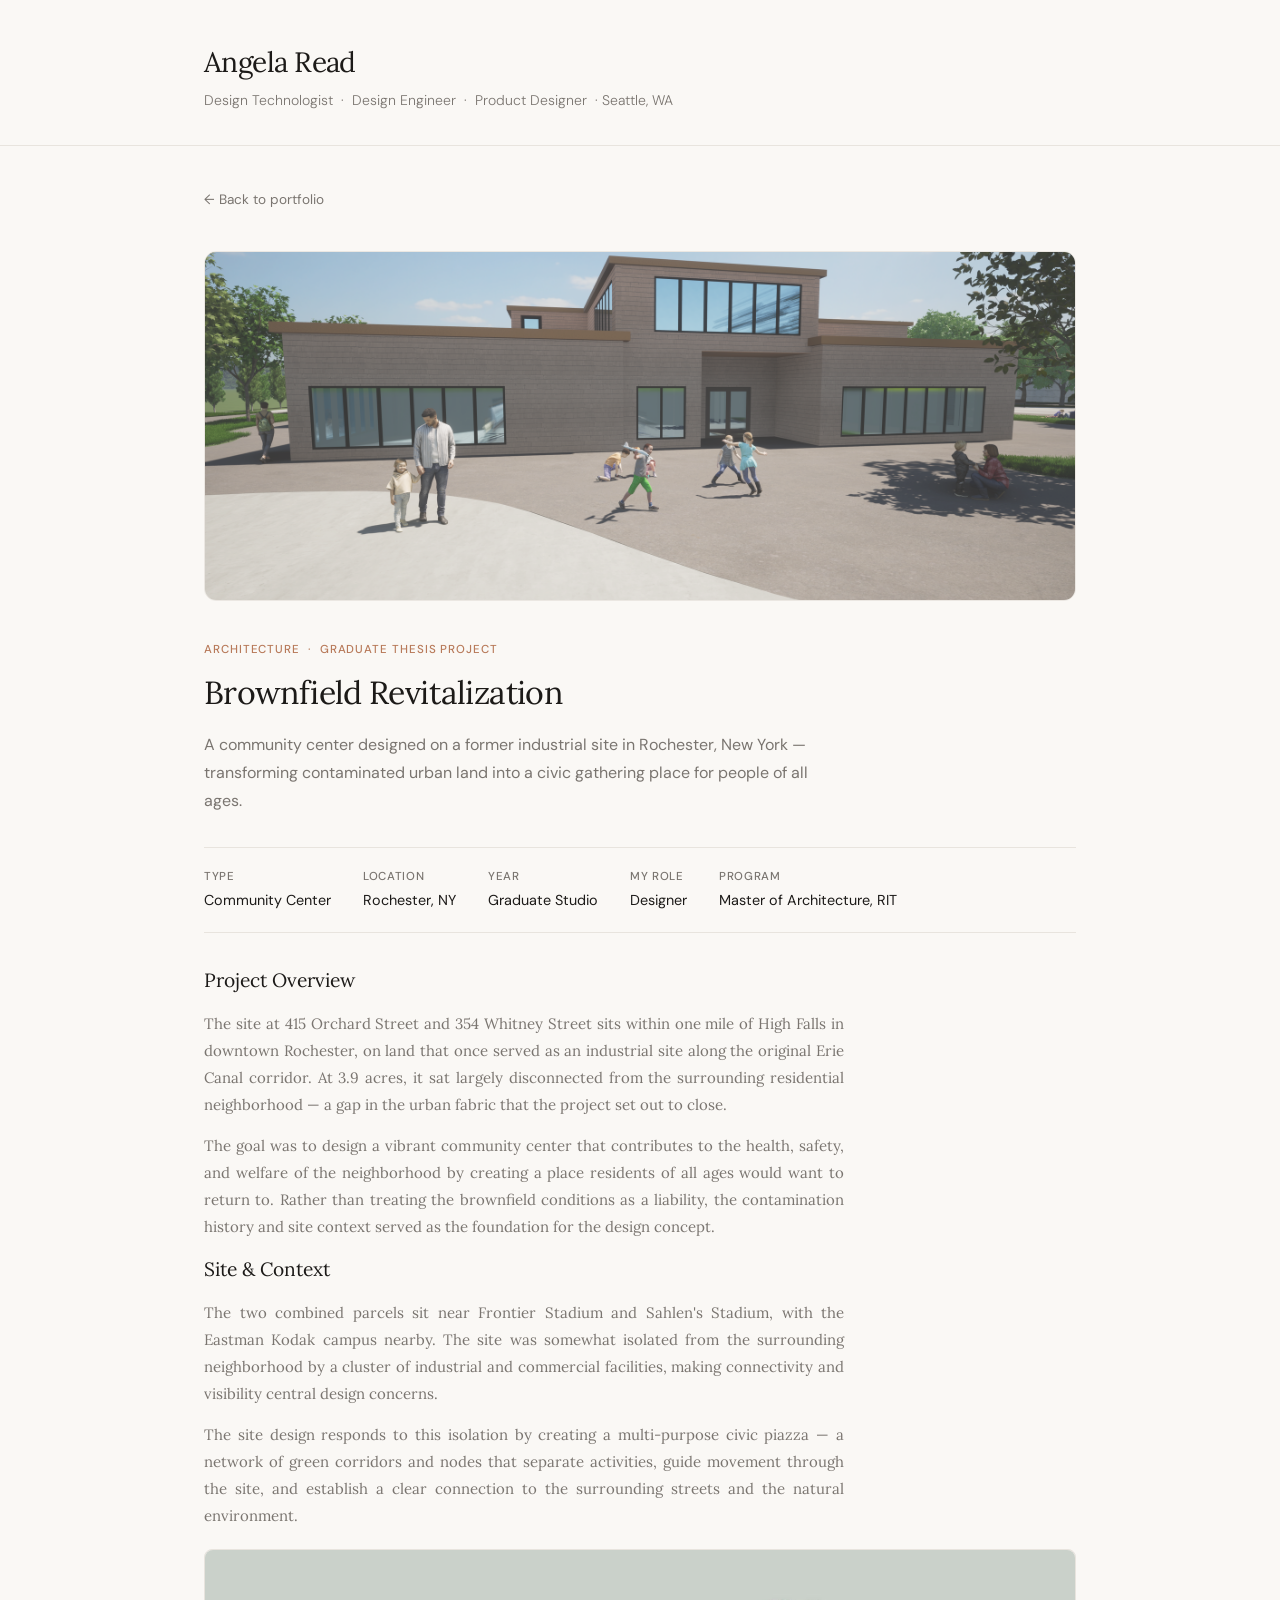
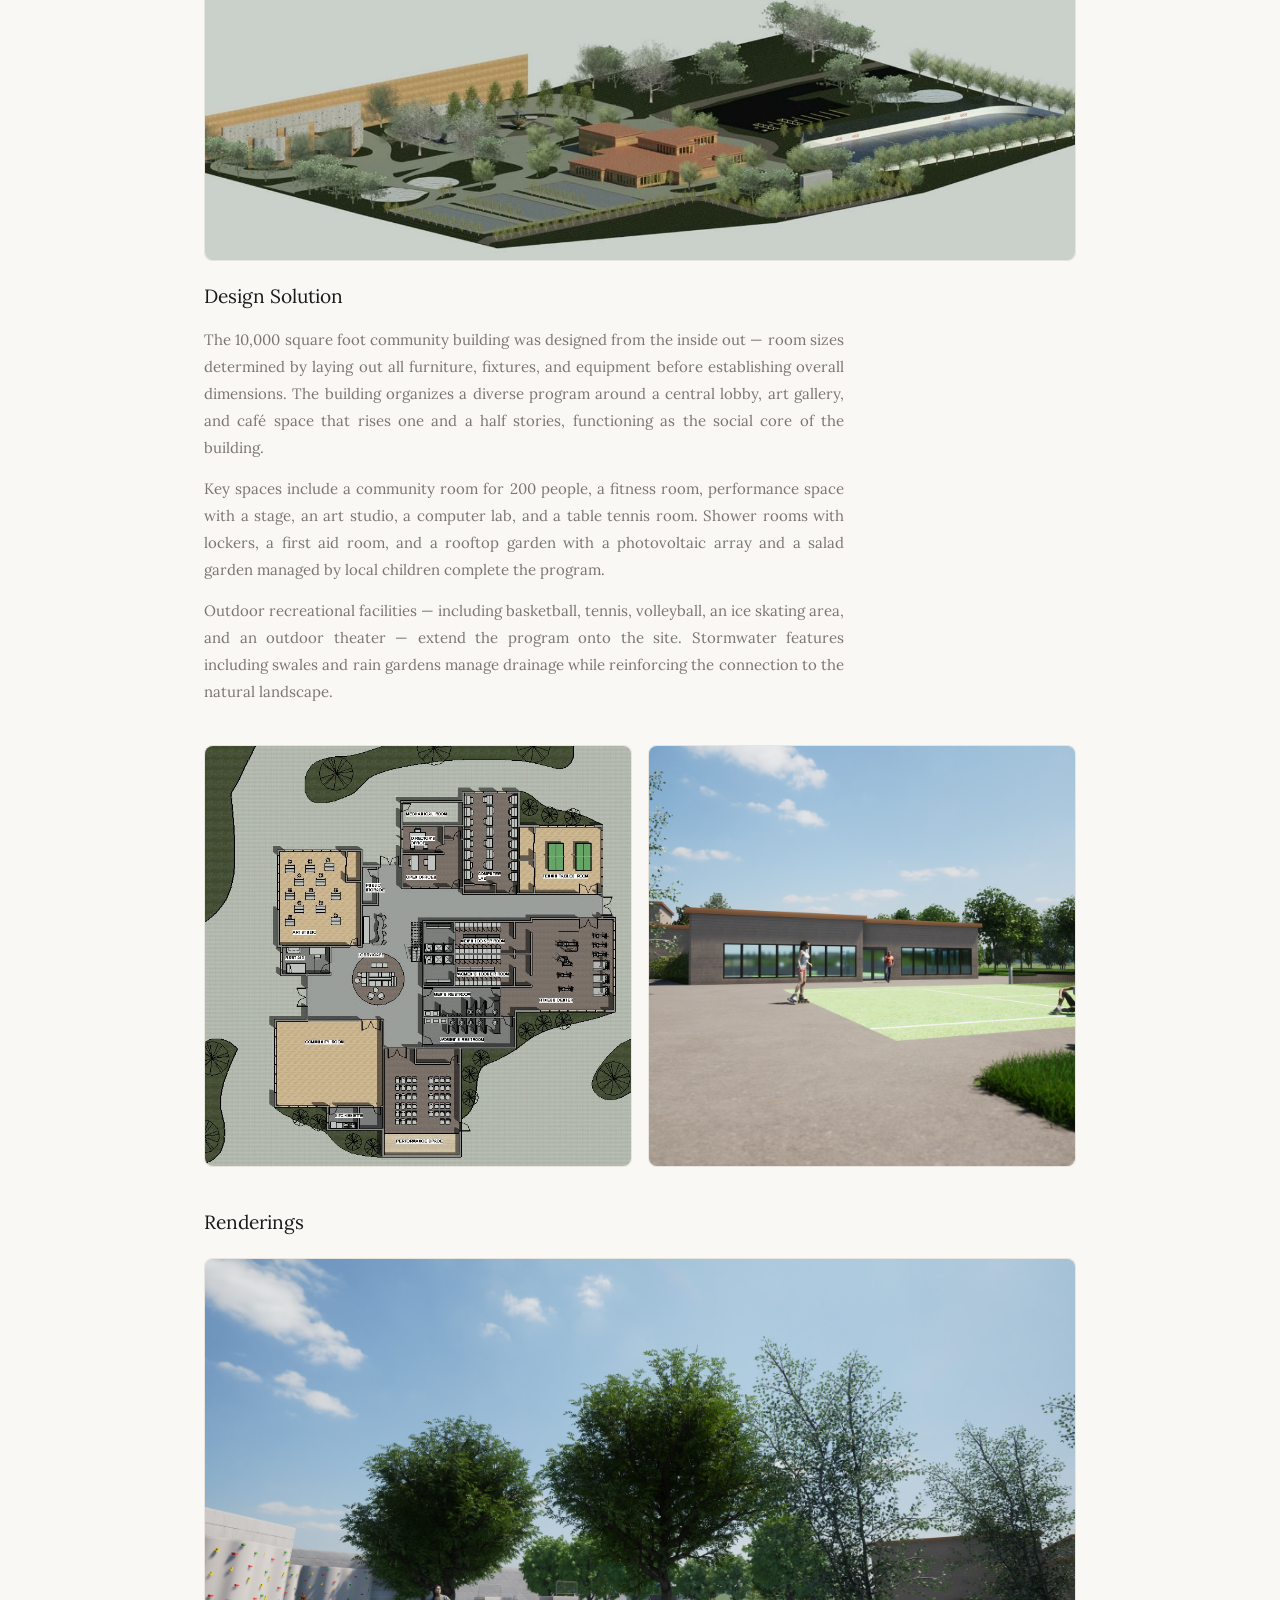
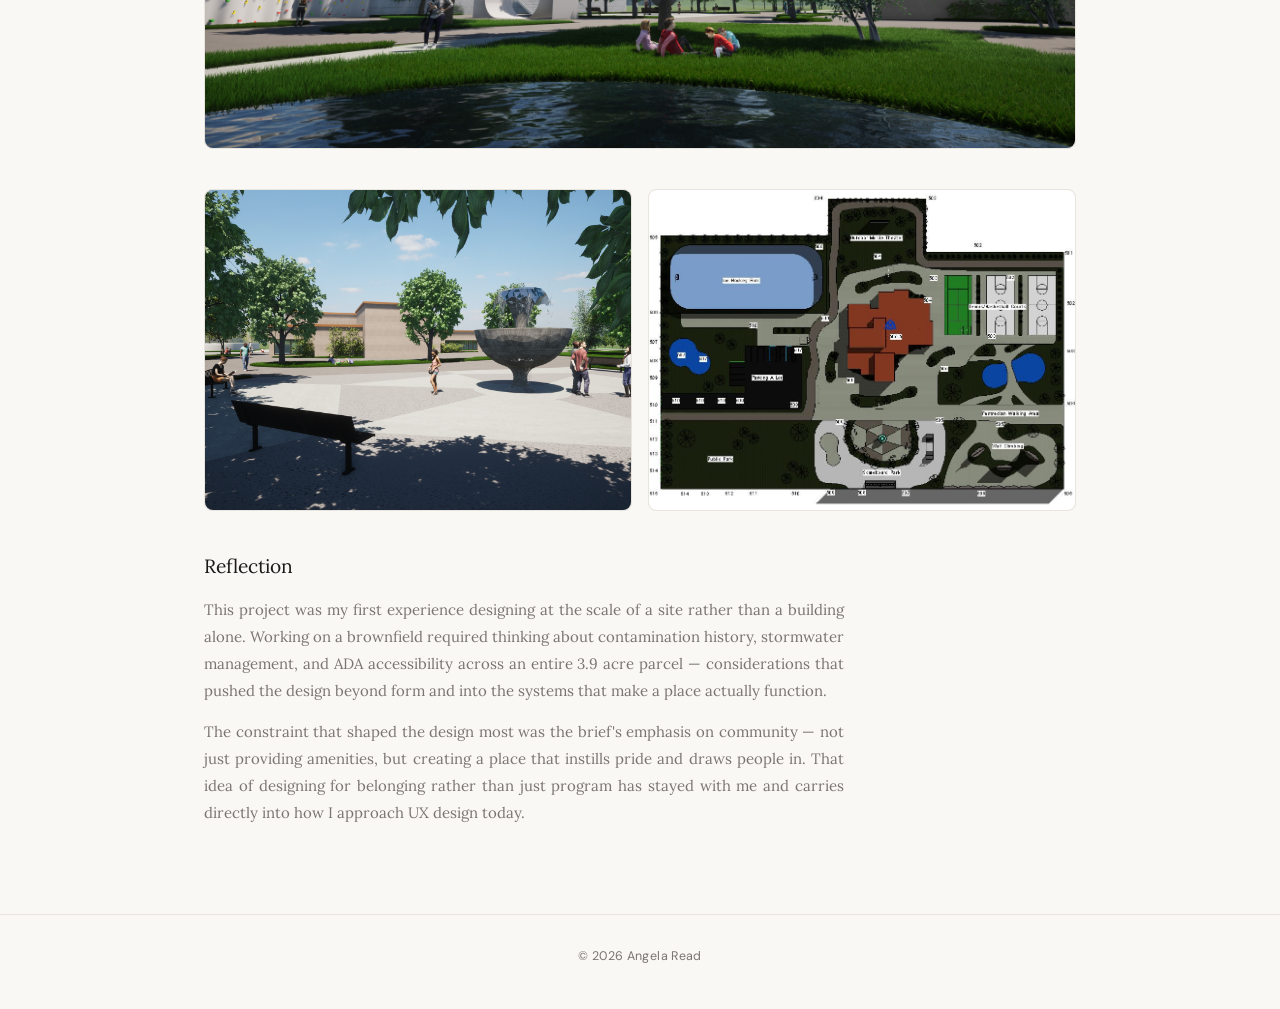
==== brownfield.html @ 3395e233 "Initial portfolio launch" ====
<!DOCTYPE html>
<html lang="en">
<head>
  <meta charset="UTF-8" />
  <meta name="viewport" content="width=device-width, initial-scale=1.0" />
  <title>Brownfield Site — Angela Read</title>
  <link rel="stylesheet" href="style.css" />
</head>
<body>

  <header class="site-header">
    <div class="container">
      <a href="index.html" class="site-name">Angela Read</a>
      <p class="site-tagline">Design Technologist &nbsp;·&nbsp; Design Engineer &nbsp;·&nbsp; Product Designer &nbsp;·&nbsp;Seattle, WA</p>
    </div>
  </header>

  <main class="container" style="padding-top: 2.5rem; padding-bottom: 4rem;">

    <a href="index.html?tab=arch" class="back-link">&#8592; Back to portfolio</a>

    <div class="project-hero" style="background: #F0EDE8;"><img src="images/brownfield/brownfield_revitalization_8.png" alt="brownfield site"></div>

    <div class="project-header">
  <span class="project-tag">Architecture &nbsp;·&nbsp; Graduate Thesis Project</span>
  <h1 class="project-title">Brownfield Revitalization</h1>
  <p class="project-summary">
    A community center designed on a former industrial site in Rochester, New York — transforming contaminated urban land into a civic gathering place for people of all ages.
  </p>
</div>

<div class="project-meta">
  <div class="meta-item">
    <span class="meta-label">Type</span>
    <span class="meta-value">Community Center</span>
  </div>
  <div class="meta-item">
    <span class="meta-label">Location</span>
    <span class="meta-value">Rochester, NY</span>
  </div>
  <div class="meta-item">
    <span class="meta-label">Year</span>
    <span class="meta-value">Graduate Studio</span>
  </div>
  <div class="meta-item">
    <span class="meta-label">My Role</span>
    <span class="meta-value">Designer</span>
  </div>
  <div class="meta-item">
    <span class="meta-label">Program</span>
    <span class="meta-value">Master of Architecture, RIT</span>
  </div>
</div>

<!-- Project Overview -->
<div class="project-section">
  <h3>Project Overview</h3>
  <p>
    The site at 415 Orchard Street and 354 Whitney Street sits within one mile of High Falls in downtown Rochester, on land that once served as an industrial site along the original Erie Canal corridor. At 3.9 acres, it sat largely disconnected from the surrounding residential neighborhood — a gap in the urban fabric that the project set out to close.
  </p>
  <p>
    The goal was to design a vibrant community center that contributes to the health, safety, and welfare of the neighborhood by creating a place residents of all ages would want to return to. Rather than treating the brownfield conditions as a liability, the contamination history and site context served as the foundation for the design concept.
  </p>
</div>

<!-- Site & Context -->
<div class="project-section">
  <h3>Site &amp; Context</h3>
  <p>
    The two combined parcels sit near Frontier Stadium and Sahlen's Stadium, with the Eastman Kodak campus nearby. The site was somewhat isolated from the surrounding neighborhood by a cluster of industrial and commercial facilities, making connectivity and visibility central design concerns.
  </p>
  <p>
    The site design responds to this isolation by creating a multi-purpose civic piazza — a network of green corridors and nodes that separate activities, guide movement through the site, and establish a clear connection to the surrounding streets and the natural environment.
  </p>
  <div class="project-img"><img src="images/brownfield/brownfield_revitalization_6.jpg" alt="brownfield site"></div>
</div>

<!-- Design Solution -->
<div class="project-section">
  <h3>Design Solution</h3>
  <p>
    The 10,000 square foot community building was designed from the inside out — room sizes determined by laying out all furniture, fixtures, and equipment before establishing overall dimensions. The building organizes a diverse program around a central lobby, art gallery, and café space that rises one and a half stories, functioning as the social core of the building.
  </p>
  <p>
    Key spaces include a community room for 200 people, a fitness room, performance space with a stage, an art studio, a computer lab, and a table tennis room. Shower rooms with lockers, a first aid room, and a rooftop garden with a photovoltaic array and a salad garden managed by local children complete the program.
  </p>
  <p>
    Outdoor recreational facilities — including basketball, tennis, volleyball, an ice skating area, and an outdoor theater — extend the program onto the site. Stormwater features including swales and rain gardens manage drainage while reinforcing the connection to the natural landscape.
  </p>
  <div class="img-pair">
    <div class="project-img"><img src="images/brownfield/brownfield_revitalization_5.jpg" alt="brownfield site" style="width: 100%; height: 420px; object-fit: cover;"></div>
    <div class="project-img"><img src="images/brownfield/brownfield_revitalization_4.png" alt="brownfield site" style="width: 100%; height: 420px; object-fit: cover;"></div>
  </div>
</div>

<!-- Renderings -->
<div class="project-section">
  <h3>Renderings</h3>
  <div class="project-img" style="min-height: 320px;"><img src="images/brownfield/brownfield_revitalization_1.png" alt="brownfield site"></div>
  <div class="img-pair">
    <div class="project-img"><img src="images/brownfield/brownfield_revitalization_2.png" alt="brownfield site" style="width: 100%; height: 320px; object-fit: cover;"></div>
    <div class="project-img"><img src="images/brownfield/brownfield_revitalization_7.jpg" alt="brownfield site" style="width: 100%; height: 320px; object-fit: cover;"></div>
  </div>
</div>

<!-- Reflection -->
<div class="project-section">
  <h3>Reflection</h3>
  <p>
    This project was my first experience designing at the scale of a site rather than a building alone. Working on a brownfield required thinking about contamination history, stormwater management, and ADA accessibility across an entire 3.9 acre parcel — considerations that pushed the design beyond form and into the systems that make a place actually function.
  </p>
  <p>
    The constraint that shaped the design most was the brief's emphasis on community — not just providing amenities, but creating a place that instills pride and draws people in. That idea of designing for belonging rather than just program has stayed with me and carries directly into how I approach UX design today.
  </p>
</div>

  </main>

  <footer class="site-footer">
    <div class="container">
      <p>&copy; 2026 Angela Read</p>
    </div>
  </footer>

</body>
</html>
---- style.css ----
/* ─────────────────────────────────────────────────────────────
   Angela Read — Portfolio
   style.css  |  shared across all pages
   ───────────────────────────────────────────────────────────── */

/* ─── GOOGLE FONTS ─────────────────────────────────────────── */
@import url('https://fonts.googleapis.com/css2?family=Lora:ital,wght@0,400;0,500;1,400&family=DM+Sans:wght@300;400;500&display=swap');

/* ─── CSS VARIABLES ─────────────────────────────────────────── */
/* Edit these to change the whole site's color palette at once  */
:root {
  --color-bg:          #FAF8F5;   /* page background            */
  --color-surface:     #FFFFFF;   /* card / panel background    */
  --color-border:      #E8E4DE;   /* default border             */
  --color-text:        #1C1A18;   /* primary text               */
  --color-text-muted:  #7A7570;   /* secondary / caption text   */
  --color-accent:      #B87A5A;   /* terracotta accent          */
  --color-accent-soft: #F5EFE8;   /* light tint of accent       */

  --font-serif:  'Lora', Georgia, serif;
  --font-sans:   'DM Sans', system-ui, sans-serif;

  --radius-card: 12px;
  --radius-pill: 20px;

  --max-width: 920px;
}

/* ─── RESET & BASE ──────────────────────────────────────────── */
*, *::before, *::after {
  box-sizing: border-box;
  margin: 0;
  padding: 0;
}

html {
  font-size: 16px;
  -webkit-font-smoothing: antialiased;
}

body {
  font-family: var(--font-sans);
  background-color: var(--color-bg);
  color: var(--color-text);
  line-height: 1.6;
  min-height: 100vh;
  display: flex;
  flex-direction: column;
}

/* Links have no default underline; individual components style them */
a {
  color: inherit;
  text-decoration: none;
}

/* Images never overflow their container */
img {
  display: block;
  max-width: 100%;
  height: auto;
}

/* ─── LAYOUT CONTAINER ──────────────────────────────────────── */
/* Centered, max-width wrapper used on every page */
.container {
  width: 100%;
  max-width: var(--max-width);
  margin-left: auto;
  margin-right: auto;
  margin-bottom: 10px;
  padding: 0 1.5rem;
}

/* ─── SITE HEADER ───────────────────────────────────────────── */
.site-header {
  padding: 2.5rem 0 1.5rem;
  border-bottom: 1px solid var(--color-border);
}

.site-name {
  font-family: var(--font-serif);
  font-size: 1.75rem;
  font-weight: 400;
  letter-spacing: -0.02em;
  color: var(--color-text);
  display: block;
  margin-bottom: 0.25rem;
}

.site-name:hover {
  color: var(--color-accent);
}

.site-tagline {
  font-size: 0.875rem;
  color: var(--color-text-muted);
  font-weight: 300;
}

/* ─── TAB NAVIGATION ────────────────────────────────────────── */
.tab-nav {
  border-bottom: 1px solid var(--color-border);
  margin-bottom: 2.5rem;
}

.tab-nav .container {
  display: flex;
  gap: 0;
}

/* Each tab is a <button> for accessibility */
.tab-btn {
  background: none;
  border: none;
  border-bottom: 2px solid transparent;
  margin-bottom: -1px;          /* sits on top of .tab-nav border */
  padding: 0.75rem 1.25rem;
  font-family: var(--font-sans);
  font-size: 0.875rem;
  font-weight: 400;
  color: var(--color-text-muted);
  cursor: pointer;
  transition: color 0.15s ease, border-color 0.15s ease;
}

.tab-btn:hover {
  color: var(--color-text);
}

/* Active tab gets the accent underline */
.tab-btn.active {
  color: var(--color-text);
  font-weight: 500;
  border-bottom-color: var(--color-accent);
}

/* ─── TAB PANELS ────────────────────────────────────────────── */
/* Hidden by default; .active makes it visible */
.tab-panel {
  display: none;
  padding-bottom: 50px;
}

.tab-panel.active {
  display: block;
}

/* ─── SECTION INTRO ─────────────────────────────────────────── */
.section-intro {
  margin-bottom: 2rem;
}

.section-intro h2 {
  font-family: var(--font-serif);
  font-size: 1.375rem;
  font-weight: 400;
  margin-bottom: 0.5rem;
}

.section-intro p {
  font-size: 0.9375rem;
  color: var(--color-text-muted);
  max-width: 580px;
  line-height: 1.7;
}

/* ─── CARD GRID ─────────────────────────────────────────────── */
/* Used for both UX case studies and Architecture projects */
.cards-grid {
  display: grid;
  grid-template-columns: repeat(auto-fill, minmax(500px, 1fr));
  gap: 1.25rem;
}

/* ─── CASE CARD (shared by UX + Architecture) ───────────────── */
.case-card {
  display: flex;
  flex-direction: column;
  background: var(--color-surface);
  border: 0.5px solid var(--color-border);
  border-radius: var(--radius-card);
  overflow: hidden;
  text-decoration: none;
  color: inherit;
  transition: border-color 0.2s ease, transform 0.15s ease;
}

.case-card:hover {
  border-color: #C5BDB4;
  transform: translateY(-2px);
  box-shadow: 2px 4px 4px 1px rgb(193, 193, 193);
}

/* ── Thumbnail area ── */
.card-thumb {
  width: 100%;
  aspect-ratio: 16 / 9;
  display: flex;
  align-items: center;
  justify-content: center;
  border-bottom: 0.5px solid var(--color-border);
}

/* Swap these background colors to match your project palette */
.thumb-wavelength  { background: #F5EFE8; }  /* warm cream    */
.thumb-cove        { background: #E8EDF5; }  /* soft blue     */
.thumb-halo        { background: #EDE8F5; }  /* soft lavender */
.thumb-parkside    { background: #E8F0E8; }  /* soft green    */
.thumb-brownfield  { background: #F0EDE8; }  /* warm sand     */

/* Italic label inside placeholder thumbnail */
.thumb-label {
  font-family: var(--font-serif);
  font-style: italic;
  font-size: 1.1rem;
  color: var(--color-text-muted);
  opacity: 0.9;
}

/* When you have a real image, put it inside .card-thumb like this:
   <div class="card-thumb thumb-wavelength">
     <img src="images/wavelength-cover.jpg" alt="Wavelength cover">
   </div>
   The image will fill the space automatically via the CSS below */
.card-thumb img {
  width: 100%;
  height: 100%;
  object-fit: cover;
}

/* ── Card body ── */
.card-body {
  padding: 1.1rem 1.2rem 0.5rem;
  flex: 1;                        /* pushes pills to the bottom */
}

.card-tag {
  display: block;
  font-size: 0.7rem;
  font-weight: 500;
  color: var(--color-accent);
  text-transform: uppercase;
  letter-spacing: 0.08em;
  margin-bottom: 0.35rem;
}

.card-title {
  font-family: var(--font-serif);
  font-size: 1.1rem;
  font-weight: 400;
  margin-bottom: 0.5rem;
}

.card-desc {
  font-size: 0.8375rem;
  color: var(--color-text-muted);
  line-height: 1.6;
}

/* ── Pills row at bottom of card ── */
.card-pills {
  display: flex;
  flex-wrap: wrap;
  gap: 0.4rem;
  padding: 0.75rem 1.2rem 1rem;
  border-top: 0.5px solid var(--color-border);
  margin-top: 0.75rem;
}

.pill {
  background: #F3F0EB;
  color: var(--color-text-muted);
  font-size: 0.72rem;
  padding: 0.2rem 0.6rem;
  border-radius: var(--radius-pill);
}

/* ─── MASONRY GRID (Creative Work) ─────────────────────────── */
/* CSS columns approach — simple, no JavaScript needed */
.masonry-grid {
  columns: 3;                   /* number of columns           */
  column-gap: 1rem;
  margin-bottom: 20px;
}

/* Each item breaks inside its column */
.masonry-item {
  break-inside: avoid;          /* prevents image from splitting across columns */
  margin-bottom: 1rem;
  border-radius: 8px;
  overflow: hidden;
  background: var(--color-surface);
  border: 0.5px solid var(--color-border);
  box-shadow: 1px 2px 4px 1px rgb(168, 168, 168);
}

.masonry-item :hover{ 
  transform: scale(1.05);
  width: 100%;
  height: auto;
  display: block;
  transition: transform 0.3s ease;}

/* Placeholder heights — replace with real images later */
.img-placeholder {
  display: flex;
  align-items: center;
  justify-content: center;
  font-size: 0.78rem;
  color: var(--color-text-muted);
  background: #F0EDE8;
  height: 180px;
}

/* Tall placeholder — creates visual variety in the masonry grid */
.masonry-item.tall .img-placeholder {
  height: 280px;
}

/* When you have real images, replace the placeholder div with an img tag:
   <div class="masonry-item tall">
     <img src="images/rendering-01.jpg" alt="Parkside rendering">
   </div>   */
.masonry-item img {
  width: 100%;
  height: auto;
  display: block;
}

/* ─── ABOUT ME ──────────────────────────────────────────────── */
.about-layout {
  display: grid;
  grid-template-columns: 200px 1fr;
  gap: 3rem;
  align-items: start;
  padding-bottom: 20px;
}

/* Photo placeholder */
.about-photo-placeholder {
  width: 180px;
  height: 220px;
  border-radius: 8px;
  background: #EDE8E2;
  border: 0.5px solid var(--color-border);
  display: flex;
  align-items: center;
  justify-content: center;
  font-size: 0.78rem;
  color: var(--color-text-muted);
}

/* Real photo — uncomment in HTML when ready */
.about-photo {
  width: 420px;
  height: 360px;
  border-radius: 8px;
  object-fit: cover;
}

.about-name {
  font-family: var(--font-serif);
  font-size: 1.6rem;
  font-weight: 400;
  margin-bottom: 0.25rem;
}

.about-role {
  font-size: 0.8rem;
  font-weight: 500;
  color: var(--color-accent);
  text-transform: uppercase;
  letter-spacing: 0.06em;
  margin-bottom: 1.25rem;
}

.about-bio {
  font-size: 0.9375rem;
  color: var(--color-text-muted);
  line-height: 1.8;
  max-width: 520px;
  margin-bottom: 1rem;
  text-align:justify;
}

.about-links {
  gap: 0.9rem;
  margin-top: 1.5rem;
}

.about-link {
  font-size: 1.0rem;
  color: var(--color-text-muted);
  border: 0.5px solid var(--color-border);
  padding: 0.3rem 0.875rem;
  border-radius: var(--radius-pill);
  transition: color 0.15s, border-color 0.15s;
  margin-left: auto;
  margin-right: auto;
}

.about-link:hover {
  background-color: var(--color-text);
  border-color: #B0A89E;
  color:#EDE8E2;
  opacity: 60%;
}

/* ─── PROJECT DETAIL PAGE ───────────────────────────────────── */
/* Used by wavelength.html, cove.html, halo.html,
   parkside.html, brownfield.html                               */

.back-link {
  display: inline-flex;
  align-items: center;
  gap: 0.4rem;
  font-size: 0.85rem;
  color: var(--color-text-muted);
  margin-bottom: 2.5rem;
  transition: color 0.15s;
}

.back-link:hover {
  color: var(--color-text);
}

.project-hero {
  width: 100%;
  aspect-ratio: 16 / 6;
  border-radius: var(--radius-card);
  border: 0.5px solid var(--color-border);
  display: flex;
  align-items: center;
  justify-content: center;
  font-family: var(--font-serif);
  font-style: italic;
  font-size: 1.25rem;
  color: var(--color-text-muted);
  opacity: 0.8;
  margin-bottom: 2.5rem;
  overflow: hidden;
  height: 350px;
}

.project-hero img {
  width: 100%;
  height: 100%;
  object-fit: cover;
  opacity: 1;
}

.project-header {
  margin-bottom: 2rem;
}

.project-tag {
  display: block;
  font-size: 0.72rem;
  font-weight: 500;
  color: var(--color-accent);
  text-transform: uppercase;
  letter-spacing: 0.08em;
  margin-bottom: 0.5rem;
}

.project-title {
  font-family: var(--font-serif);
  font-size: 2rem;
  font-weight: 400;
  letter-spacing: -0.02em;
  margin-bottom: 0.75rem;
}

.project-summary {
  font-size: 1rem;
  color: var(--color-text-muted);
  line-height: 1.75;
  max-width: 620px;
}

/* Meta row — role, timeline, tools */
.project-meta {
  display: flex;
  flex-wrap: wrap;
  gap: 2rem;
  padding: 1.25rem 0;
  border-top: 0.5px solid var(--color-border);
  border-bottom: 0.5px solid var(--color-border);
  margin: 2rem 0;
}

.meta-item {
  display: flex;
  flex-direction: column;
  gap: 0.2rem;
}

.meta-label {
  font-size: 0.72rem;
  font-weight: 500;
  color: var(--color-text-muted);
  text-transform: uppercase;
  letter-spacing: 0.06em;
}

.meta-value {
  font-size: 0.9rem;
  color: var(--color-text);
}

/* Content sections on detail pages */
.project-section {
  margin-bottom: 3rem;
}

.project-lo-fi {
  margin-bottom: 3rem;
  padding-bottom: 20px;
  padding-top: 10px;   
}

.project-mid-fi {
  margin-bottom: 3rem;
  background-color:#E8E4DE;
  padding-left: 10px;
  padding-top: 20px;
  padding-bottom: 20px;
}

.project-section h3 {
  font-family: var(--font-serif);
  font-size: 1.2rem;
  font-weight: 400;
  margin-bottom: 0.875rem;
  color: var(--color-text);
}

.project-section, .project-lo-fi, .project-mid-fi, h4 {
  font-family: var(--font-serif);
  font-size: 1.0rem;
  font-weight: 400;
  margin-bottom: 0.875rem;
  color: var(--color-text);
}

.project-section p {
  font-size: 0.9375rem;
  color: var(--color-text-muted);
  line-height: 1.8;
  max-width: 640px;
  margin-bottom: 0.875rem;
  text-align:justify;
}

/* Image inside a project section */
.project-img {
  width: 100%;
  border-radius: 8px;
  border: 0.5px solid var(--color-border);
  margin: 1.25rem 0;
  background: #F3F0EB;
  min-height: 240px;
  display: flex;
  align-items: center;
  justify-content: center;
  font-size: 0.78rem;
  color: var(--color-text-muted);
}

.project-screen {
  width: 100%;
  border-radius: 12px;
  border: 0.5px solid var(--color-border);
  margin: 1.25rem 0;
  background: #F3F0EB;
  min-height: 240px;
  display: flex;
  align-items: center;
  justify-content: center;
  font-size: 0.78rem;
  color: var(--color-text-muted);
  box-shadow: 0px 3px 4px 0px var(--color-text-muted);
  overflow: hidden;
}

.caption{text-align:center;
        font-family: var( --font-serif);
        margin-top: 3px;
        margin-bottom: 10px;}

.project-map-journey {
  width: 100%;
  border: 2px solid var(--color-border);
  margin: 1.25rem 0;
  background: #F3F0EB;
  min-height: 240px;
  display: flex;
  align-items: center;
  justify-content: center;
  font-size: 0.78rem;
  color: var(--color-text-muted);
}

.project-img img {
  width: 100%;
  height: auto;
  border-radius: 8px;
}

/* Two-column image layout for side-by-side comparisons */
.img-pair {
  display: grid;
  grid-template-columns: 1fr 1fr;
  gap: 1rem;
  margin: 1.25rem 0;
}

.img-four {
  display: grid;
  grid-template-columns: repeat(4, 1fr);
  gap: 1rem;
  margin-top: -10px;
  padding-right: 25px;
  padding-left: 25px;
}

/* ─── SITE FOOTER ───────────────────────────────────────────── */
.site-footer {
  margin-top: auto;              /* pushes footer to bottom on short pages */
  padding: 2rem 0;
  border-top: 0.5px solid var(--color-border);
  text-align: center;
}

.site-footer p {
  font-size: 0.78rem;
  color: var(--color-text-muted);
  letter-spacing: 0.03em;
}

.project-hero video {
  width: 100%;
  height: 100%;
  object-fit: contain;
}

/* ─── RESPONSIVE ────────────────────────────────────────────── */
@media (max-width: 700px) {

  .tab-btn {
    padding: 0.65rem 0.875rem;
    font-size: 0.8rem;
  }

  .cards-grid {
    grid-template-columns: 1fr;
  }

  .masonry-grid {
    columns: 2;
  }

  .about-layout {
    grid-template-columns: 1fr;
    gap: 1.5rem;
  }

  .img-pair {
    grid-template-columns: 1fr;
  }

  .project-title {
    font-size: 1.5rem;
  }
}

@media (max-width: 480px) {
  .masonry-grid {
    columns: 1;
  }
}

/* ─── HOME PAGE ─────────────────────────────────────────────── */
.home-hero {
  padding: 4rem 0 3.5rem;
  max-width: 620px;
}

.home-headline {
  font-family: var(--font-serif);
  font-size: 2.5rem;
  font-weight: 400;
  letter-spacing: -0.02em;
  margin-bottom: 0.5rem;
}

.home-sub {
  font-size: 0.875rem;
  color: var(--color-text-muted);
  margin-bottom: 1.25rem;
}

.home-statement {
  font-size: 1.05rem;
  color: var(--color-text-muted);
  line-height: 1.8;
  margin-bottom: 2rem;
}

.home-cta {
  display: inline-block;
  background: var(--color-text);
  color: var(--color-bg);
  border: none;
  padding: 0.6rem 1.5rem;
  border-radius: var(--radius-pill);
  font-size: 0.875rem;
  font-weight: 500;
  cursor: pointer;
  transition: opacity 0.15s;
}

.home-cta:hover {
  opacity: 0.4;
  color: var(--color-bg);
}

.home-featured {
  margin-bottom: 3rem;
  margin-top: 30px;
}

.home-featured-label {
  font-size: 0.72rem;
  font-weight: 500;
  color: var(--color-text-muted);
  text-transform: uppercase;
  letter-spacing: 0.08em;
  margin-bottom: 1rem;
}

.home-skills {
  margin-bottom: 3rem;
}

.skills-grid {
  display: grid;
  grid-template-columns: repeat(auto-fill, minmax(220px, 1fr));
  gap: 1.25rem;
}

.skill-group {
  background: var(--color-surface);
  border: 0.5px solid var(--color-border);
  border-radius: var(--radius-card);
  padding: 1rem 1.2rem;
  box-shadow: 0px 3px 4px 0px var(--color-text-muted);
}

.skill-group-label {
  font-size: 0.78rem;
  font-weight: 500;
  color: var(--color-accent);
  text-transform: uppercase;
  letter-spacing: 0.06em;
  margin-bottom: 0.5rem;
}

.skill-group-items {
  font-size: 0.875rem;
  color: var(--color-text-muted);
  line-height: 1.7;
}

.video-hero {
  background: #000;
  padding: 0;
}

.video-hero video {
  width: 100%;
  height: 100%;
  object-fit: cover;
  display: block;
}

/* ─── LIGHTBOX ──────────────────────────────────────────────── */
#lightbox {
  display: none;
  position: fixed;
  top: 0;
  left: 0;
  width: 100%;
  height: 100%;
  background: rgba(0, 0, 0, 0.85);
  z-index: 1000;
  align-items: center;
  justify-content: center;
  cursor: pointer;
  opacity: 0;
  transition: opacity 0.4s ease;
}

#lightbox.active {
  display: flex;
  opacity: 1;
}

#lightbox-img {
  max-width: 90%;
  max-height: 90vh;
  border-radius: 4px;
  object-fit: contain;
  transform: scale(0.85);
  transition: transform 0.4s ease;
}

#lightbox.active #lightbox-img {
  transform: scale(1);
}

#lightbox-close {
  position: fixed;
  top: 1.25rem;
  right: 1.5rem;
  color: #fff;
  font-size: 1.5rem;
  cursor: pointer;
  opacity: 0.7;
  transition: opacity 0.15s;
}

#lightbox-close:hover {
  opacity: 1;
}

.hint {
  font-size: 0.78rem;
  color: var(--color-text-muted);
  margin-top: 0.4rem;
  font-style: italic;
}

.project-section ul {
  padding-left: 4.0rem;
  margin: 0.75rem 0 1rem;
}

.project-section ul li {
  font-size: 0.9375rem;
  line-height: 1.8;
  color: #7A7570;
  margin-bottom: 0.4rem;
}

.prototype 
{padding-top: 40px;
  padding-bottom: 20px;}

iframe{box-shadow: 5px 5px 9px 1px rgb(118, 118, 118);}

.journey-map-scroll {
  width: 100%;
  overflow-x: auto;
  border-left: 1px solid var(--color-border);
  border-top: 1px solid var(--color-border);
  border-bottom: 1px solid var(--color-border);
  margin: 1.25rem 0;
  cursor: grab;
  box-shadow: 5px 5px 9px 1px rgb(118, 118, 118);
}

.journey-map-scroll:active {
  cursor: grabbing;
}

.journey-map-scroll img {
  display: block;
  height: 500px;
  width: auto;
  max-width: none;
}

.journey-map-wrapper {
  border: 1px solid #1C1A18;
  position: relative;
  margin: 1.25rem 0;
  background: #d0ccc7;
  overflow: hidden;
  padding-left: 10px;
  box-shadow: 
    inset 3px 3px 10px rgba(0,0,0,0.3),
    inset -3px -3px 10px rgba(255,255,255,0.4);
}
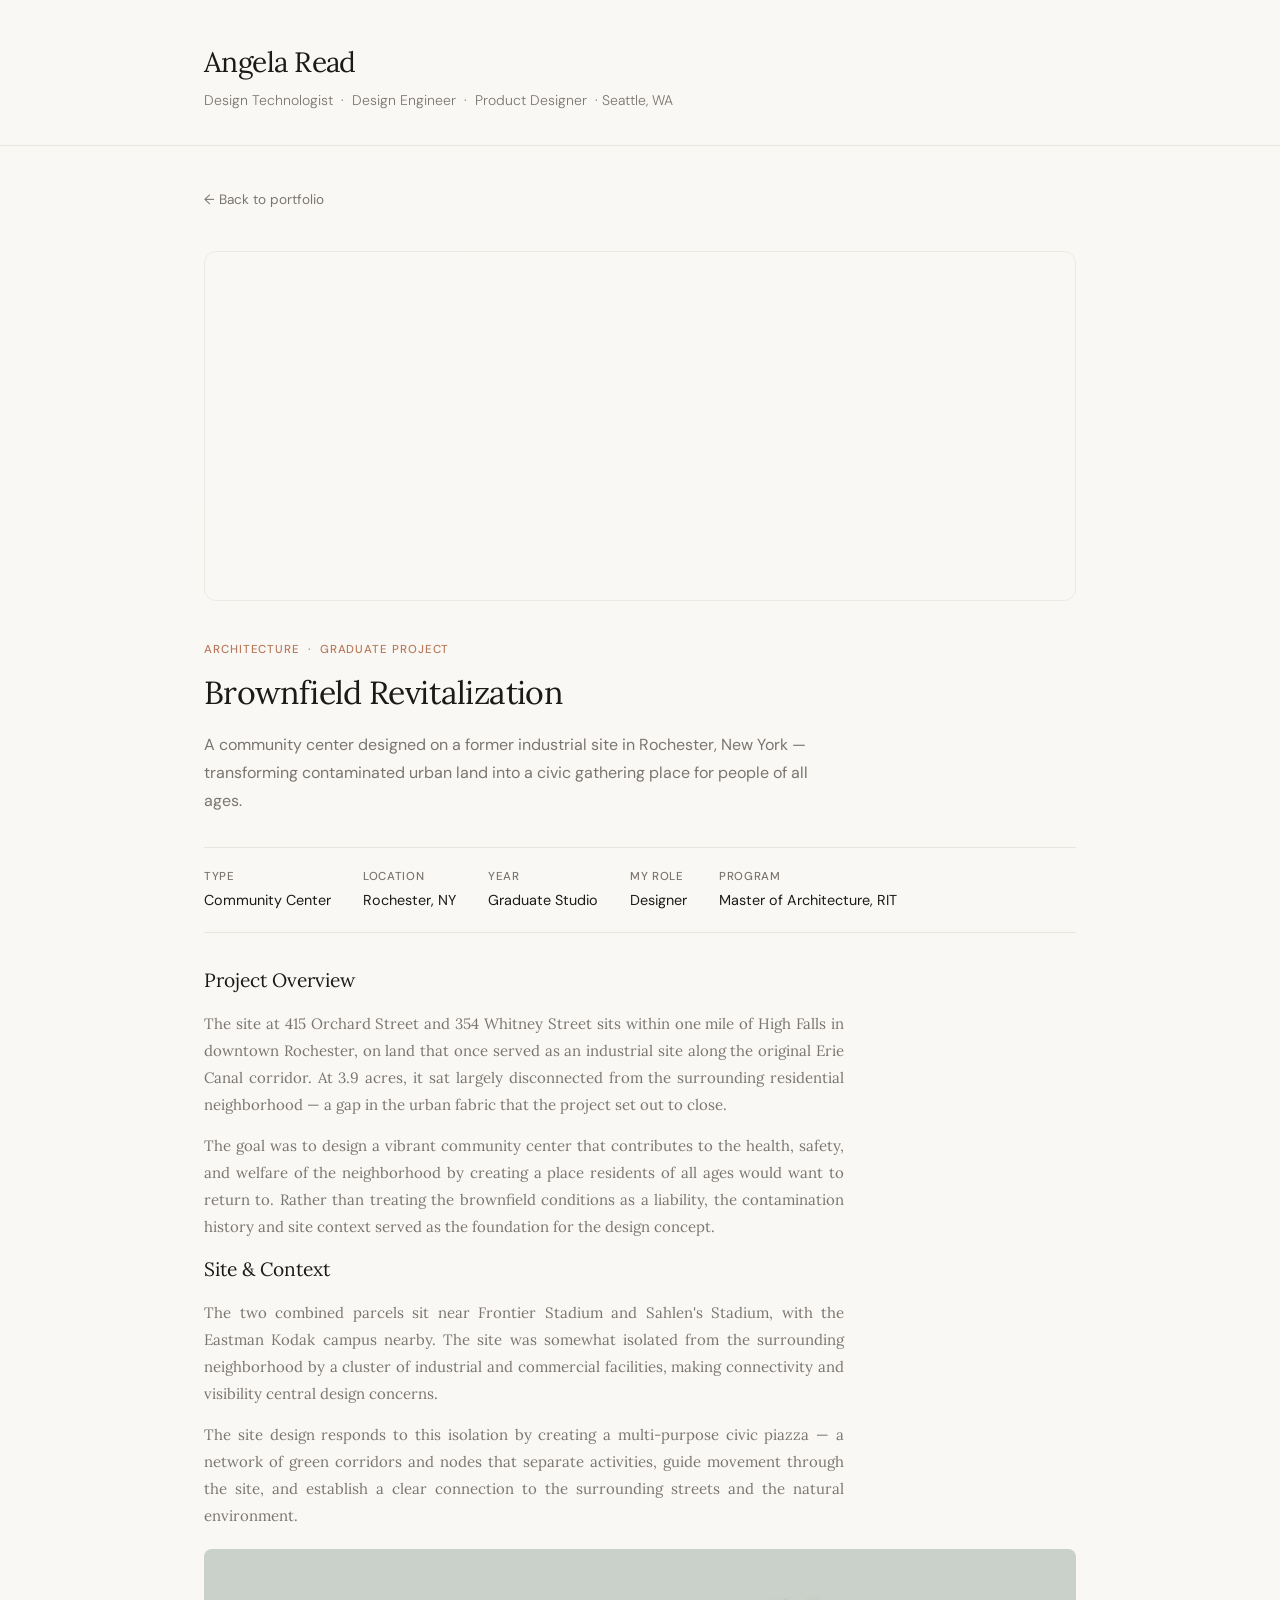
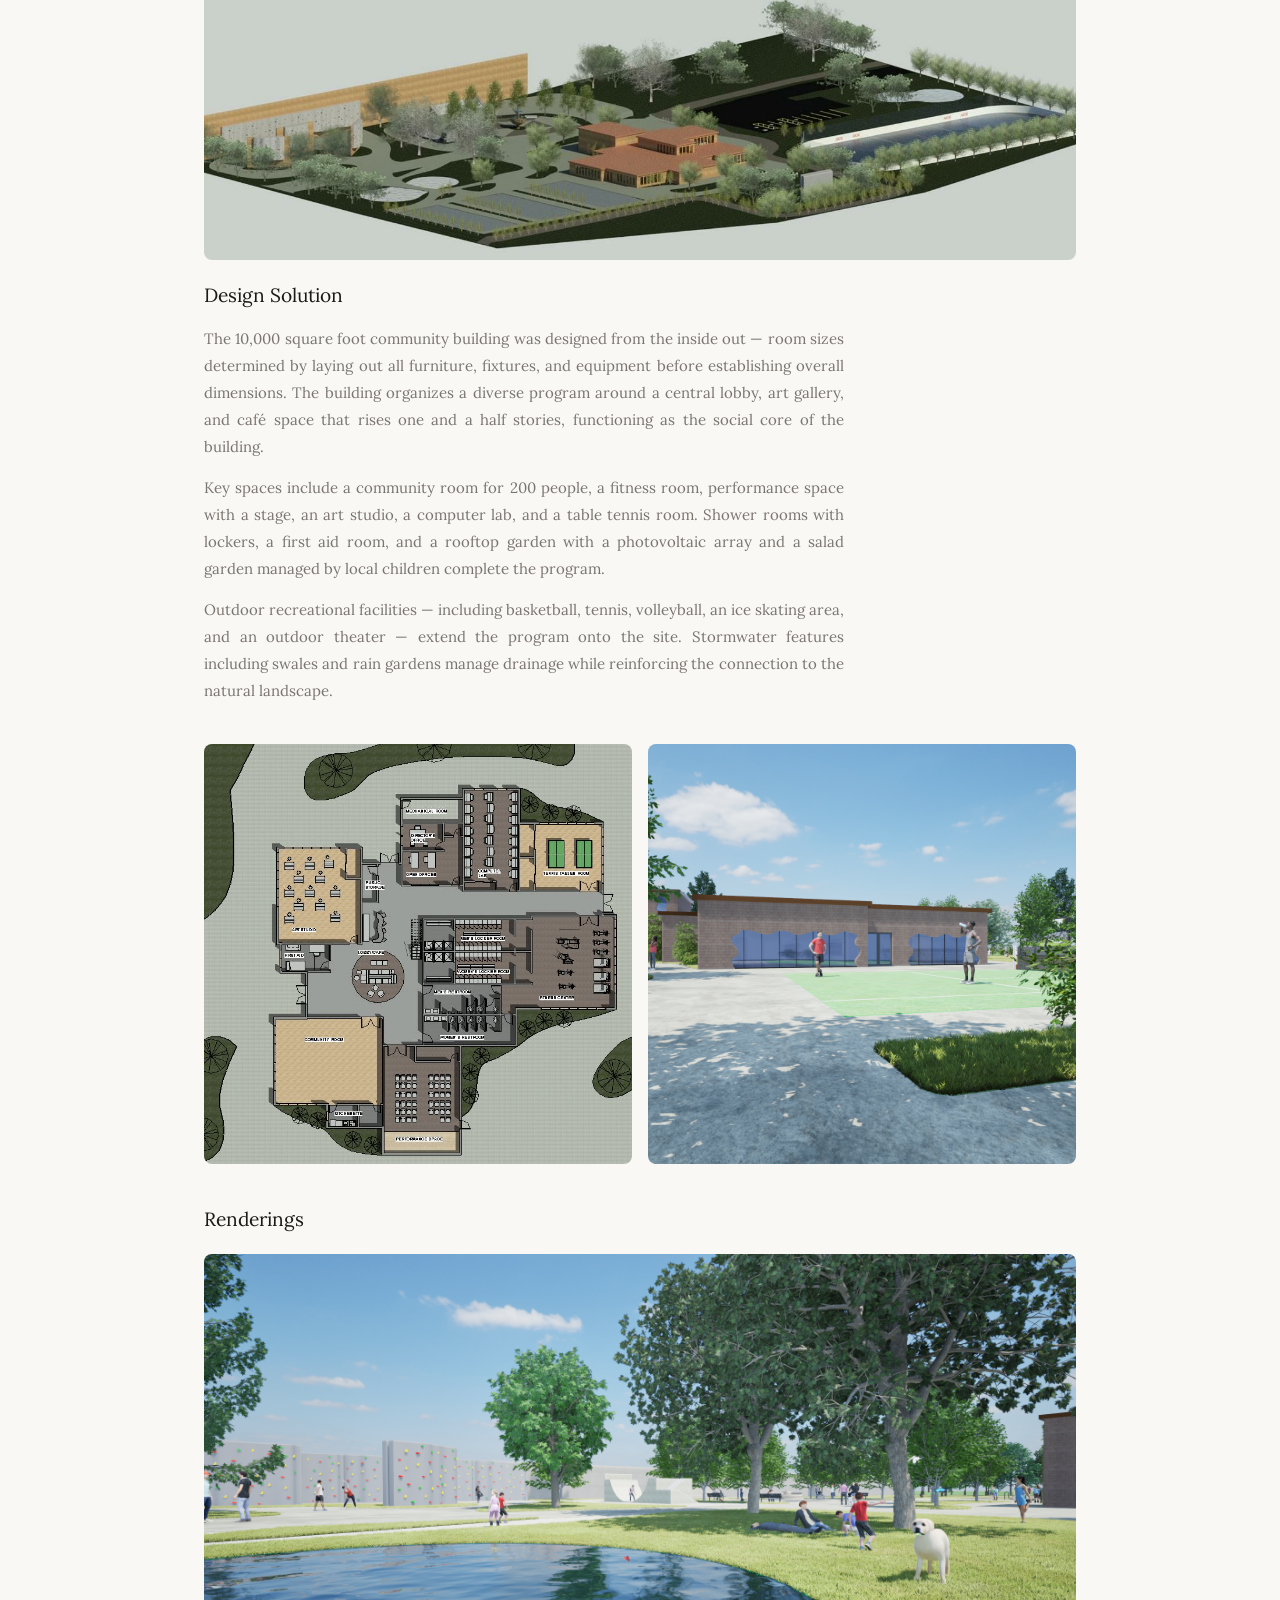
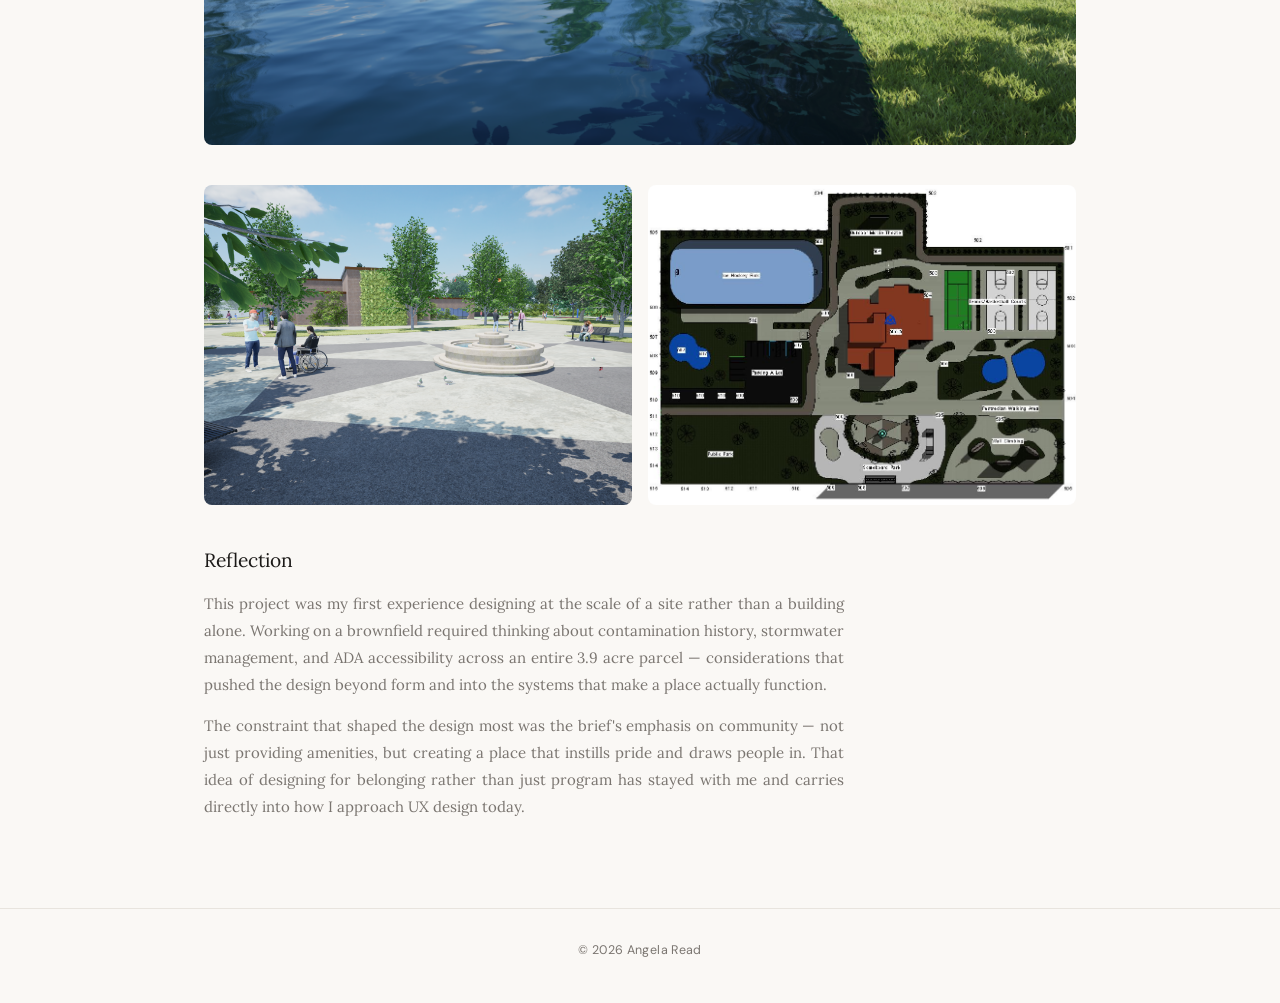
==== commit c411ba51: "Add Twinmotion visualization video and update renderings for Brownfield Site project" ====
--- a/brownfield.html
+++ b/brownfield.html
@@ -19,10 +19,13 @@
 
     <a href="index.html?tab=arch" class="back-link">&#8592; Back to portfolio</a>
 
-    <div class="project-hero" style="background: #F0EDE8;"><img src="images/brownfield/brownfield_revitalization_8.png" alt="brownfield site"></div>
+<div class="project-hero" style="position: relative;">
+    <iframe width="100%" height="500" src="https://www.youtube.com/embed/SGii8Z3i1B4?autoplay=1&mute=1&controls=0&disablekb=1&modestbranding=1&rel=0&loop=1&playlist=SGii8Z3i1B4" title="Parkside Architectural Visualization" frameborder="0" allow="accelerometer; autoplay; clipboard-write; encrypted-media; gyroscope; picture-in-picture"></iframe>
+    <div style="position: absolute; top: 0; left: 0; width: 100%; height: 100%;"></div>
+</div>
 
     <div class="project-header">
-  <span class="project-tag">Architecture &nbsp;·&nbsp; Graduate Thesis Project</span>
+  <span class="project-tag">Architecture &nbsp;·&nbsp; Graduate Project</span>
   <h1 class="project-title">Brownfield Revitalization</h1>
   <p class="project-summary">
     A community center designed on a former industrial site in Rochester, New York — transforming contaminated urban land into a civic gathering place for people of all ages.
--- a/style.css
+++ b/style.css
@@ -302,22 +302,6 @@
   display: block;
   transition: transform 0.3s ease;}
 
-/* Placeholder heights — replace with real images later */
-.img-placeholder {
-  display: flex;
-  align-items: center;
-  justify-content: center;
-  font-size: 0.78rem;
-  color: var(--color-text-muted);
-  background: #F0EDE8;
-  height: 180px;
-}
-
-/* Tall placeholder — creates visual variety in the masonry grid */
-.masonry-item.tall .img-placeholder {
-  height: 280px;
-}
-
 /* When you have real images, replace the placeholder div with an img tag:
    <div class="masonry-item tall">
      <img src="images/rendering-01.jpg" alt="Parkside rendering">
@@ -335,20 +319,6 @@
   gap: 3rem;
   align-items: start;
   padding-bottom: 20px;
-}
-
-/* Photo placeholder */
-.about-photo-placeholder {
-  width: 180px;
-  height: 220px;
-  border-radius: 8px;
-  background: #EDE8E2;
-  border: 0.5px solid var(--color-border);
-  display: flex;
-  align-items: center;
-  justify-content: center;
-  font-size: 0.78rem;
-  color: var(--color-text-muted);
 }
 
 /* Real photo — uncomment in HTML when ready */
@@ -556,16 +526,14 @@
 /* Image inside a project section */
 .project-img {
   width: 100%;
-  border-radius: 8px;
-  border: 0.5px solid var(--color-border);
   margin: 1.25rem 0;
-  background: #F3F0EB;
   min-height: 240px;
   display: flex;
   align-items: center;
   justify-content: center;
   font-size: 0.78rem;
   color: var(--color-text-muted);
+  overflow: hidden;
 }
 
 .project-screen {
@@ -589,23 +557,11 @@
         margin-top: 3px;
         margin-bottom: 10px;}
 
-.project-map-journey {
-  width: 100%;
-  border: 2px solid var(--color-border);
-  margin: 1.25rem 0;
-  background: #F3F0EB;
-  min-height: 240px;
-  display: flex;
-  align-items: center;
-  justify-content: center;
-  font-size: 0.78rem;
-  color: var(--color-text-muted);
-}
-
 .project-img img {
   width: 100%;
   height: auto;
   border-radius: 8px;
+  display: block;
 }
 
 /* Two-column image layout for side-by-side comparisons */
@@ -637,12 +593,6 @@
   font-size: 0.78rem;
   color: var(--color-text-muted);
   letter-spacing: 0.03em;
-}
-
-.project-hero video {
-  width: 100%;
-  height: 100%;
-  object-fit: contain;
 }
 
 /* ─── RESPONSIVE ────────────────────────────────────────────── */
@@ -773,18 +723,6 @@
   line-height: 1.7;
 }
 
-.video-hero {
-  background: #000;
-  padding: 0;
-}
-
-.video-hero video {
-  width: 100%;
-  height: 100%;
-  object-fit: cover;
-  display: block;
-}
-
 /* ─── LIGHTBOX ──────────────────────────────────────────────── */
 #lightbox {
   display: none;
@@ -892,4 +830,84 @@
   box-shadow: 
     inset 3px 3px 10px rgba(0,0,0,0.3),
     inset -3px -3px 10px rgba(255,255,255,0.4);
-}+}
+
+.screen-item {
+  display: flex;
+  flex-direction: column;
+}
+
+/* Hide prototype hint by default on desktop */
+.prototype .hint {
+  display: none;
+}
+
+@media (max-width: 768px) {
+
+  /* Stack wireframes to 2 columns on mobile */
+  .img-four {
+    grid-template-columns: repeat(2, 1fr);
+    padding-right: 10px;
+    padding-left: 10px;
+    gap: 0.5rem;
+  }
+
+  /* Match captions to 2 column grid */
+  .img-four .caption {
+    font-size: 0.75rem;
+    margin-bottom: 6px;
+  }
+
+  /* Make prototype iframe fit mobile screen */
+  .prototype iframe {
+    width: 100%;
+    height: 600px;
+  }
+
+  /* Make journey map scroll shorter on mobile */
+  .journey-map-scroll img {
+    height: 300px;
+  }
+
+  /* Stack project meta on mobile */
+  .project-meta {
+    gap: 1rem;
+  }
+
+  /* Fix project images on mobile */
+  .project-img {
+    min-height: 160px;
+  }
+
+  .project-img img {
+    width: 100%;
+    height: auto;
+    object-fit: cover;
+  }
+
+  /* Show prototype hint on mobile */
+  .prototype .hint {
+    display: block;
+    margin-bottom: 0.75rem;
+  }
+
+  /* Fix project hero on mobile */
+  .project-hero {
+    height: 200px;
+    aspect-ratio: unset;
+  }
+
+  /* Fix about photo on mobile */
+  .about-photo {
+    width: 100%;
+    height: auto;
+    max-width: 280px;
+  }
+
+  .about-photo-wrap {
+    display: flex;
+    justify-content: center;
+  }
+
+}
+
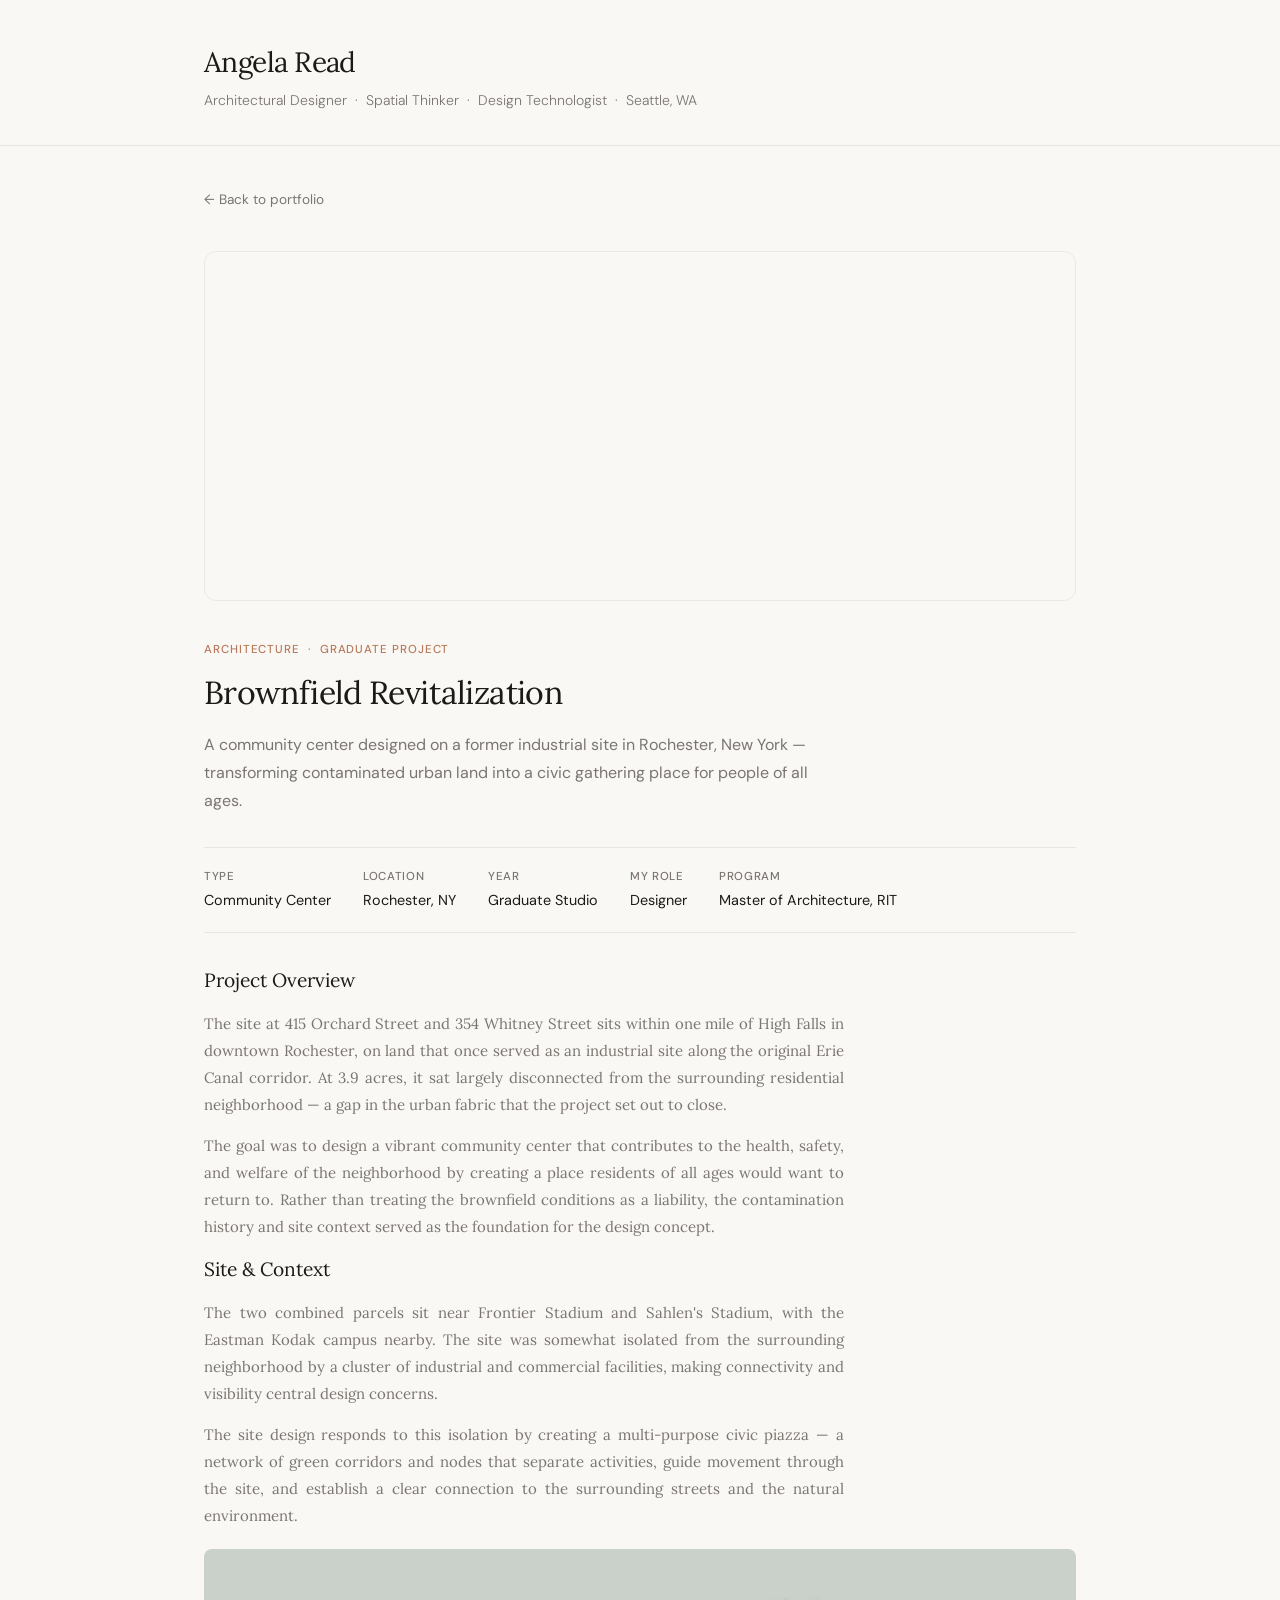
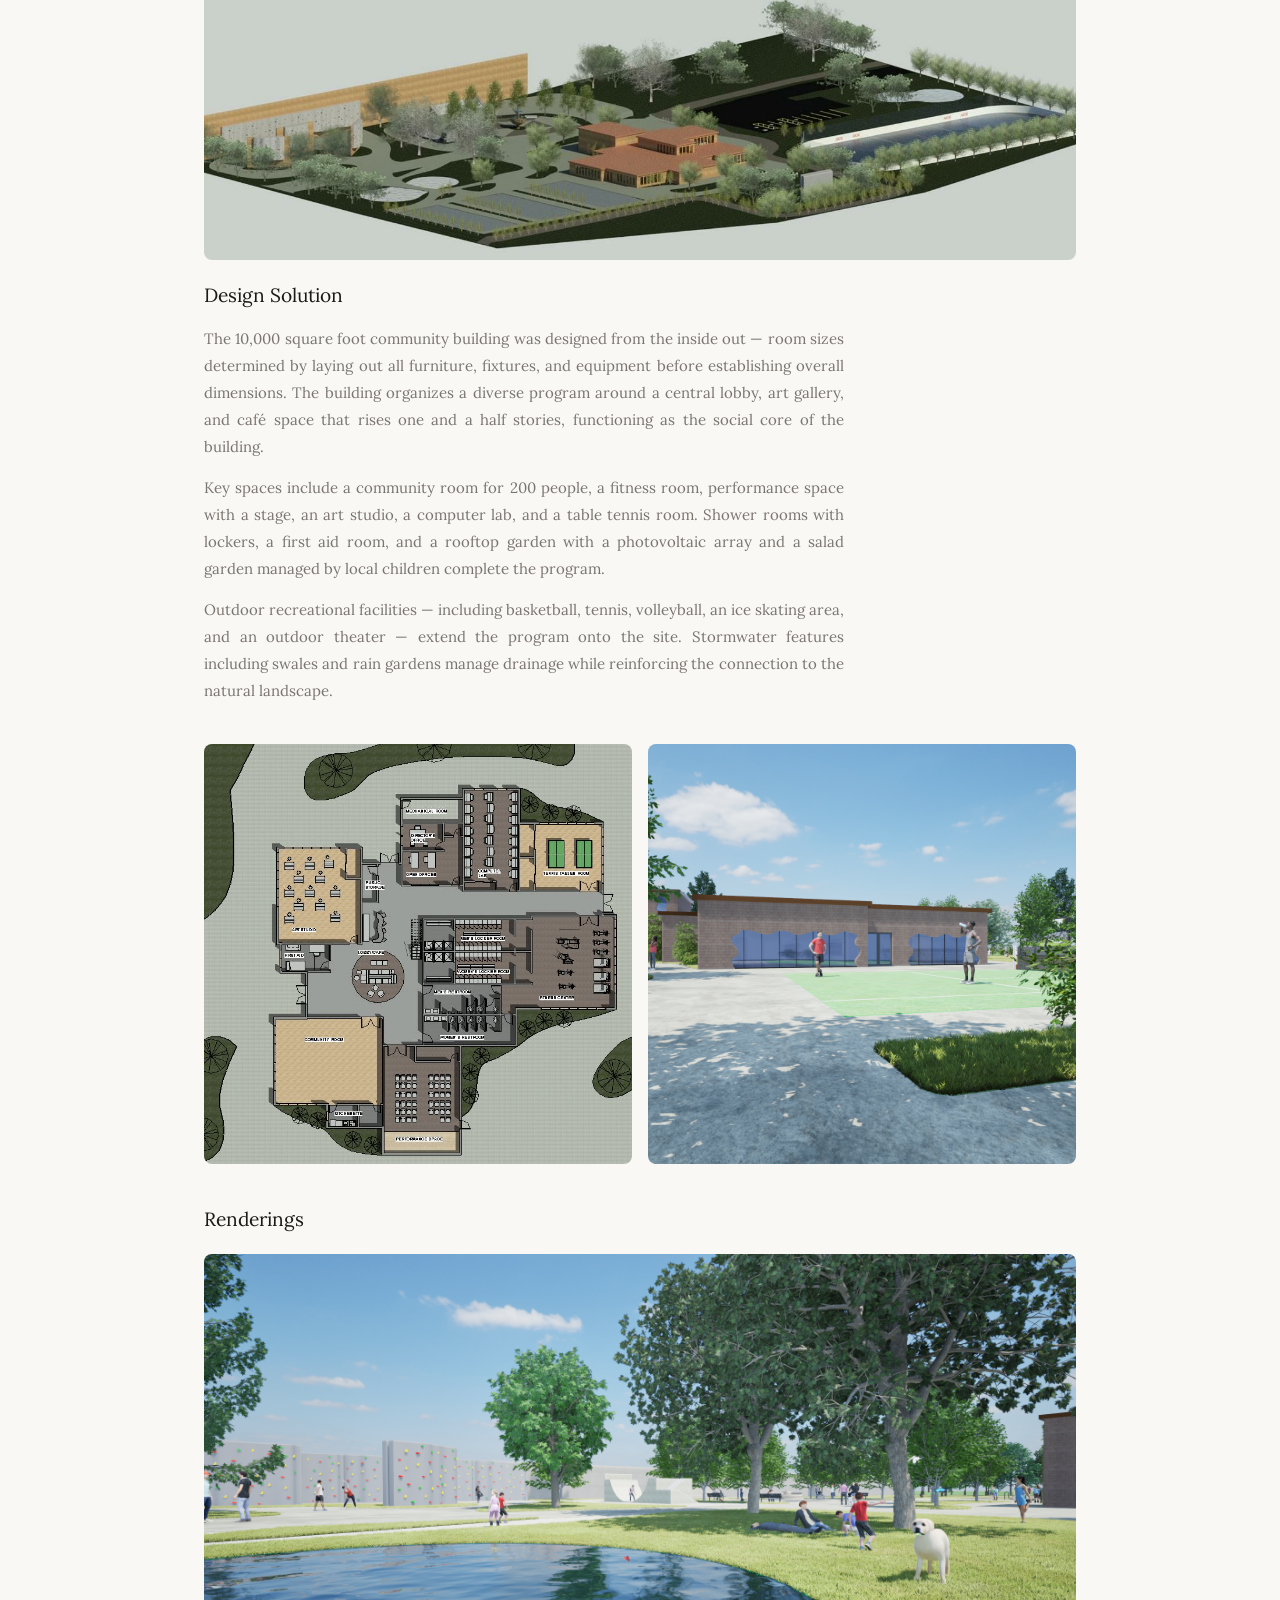
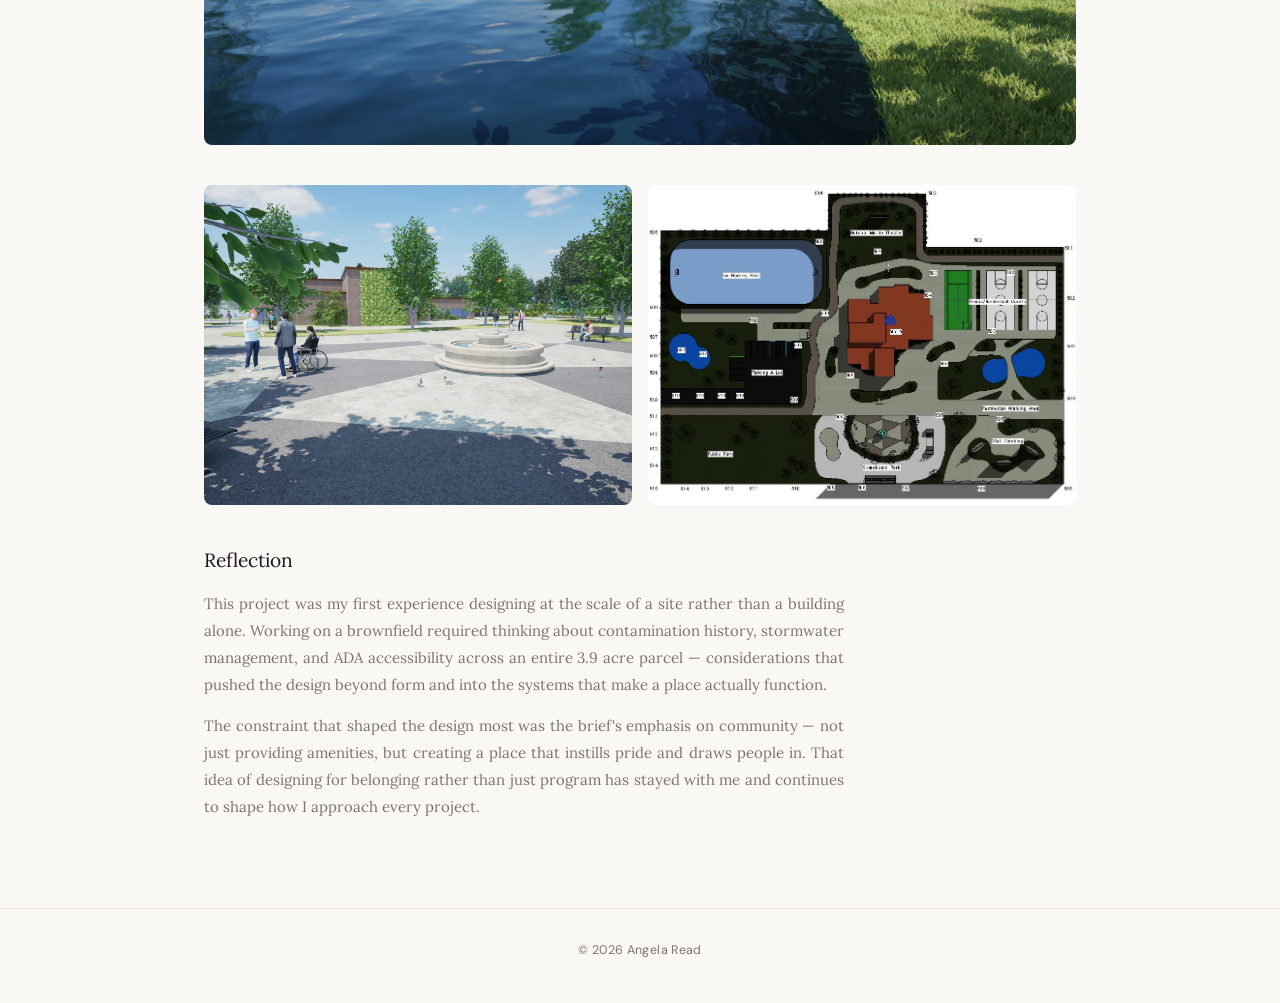
==== commit 44f30acf: "Add animated logo, update site copy, and fix Visual Work and Architecture pages" ====
--- a/brownfield.html
+++ b/brownfield.html
@@ -11,7 +11,7 @@
   <header class="site-header">
     <div class="container">
       <a href="index.html" class="site-name">Angela Read</a>
-      <p class="site-tagline">Design Technologist &nbsp;·&nbsp; Design Engineer &nbsp;·&nbsp; Product Designer &nbsp;·&nbsp;Seattle, WA</p>
+      <p class="site-tagline">Architectural Designer &nbsp;·&nbsp; Spatial Thinker &nbsp;·&nbsp; Design Technologist &nbsp;·&nbsp; Seattle, WA</p>
     </div>
   </header>
 
@@ -20,7 +20,7 @@
     <a href="index.html?tab=arch" class="back-link">&#8592; Back to portfolio</a>
 
 <div class="project-hero" style="position: relative;">
-    <iframe width="100%" height="500" src="https://www.youtube.com/embed/SGii8Z3i1B4?autoplay=1&mute=1&controls=0&disablekb=1&modestbranding=1&rel=0&loop=1&playlist=SGii8Z3i1B4" title="Parkside Architectural Visualization" frameborder="0" allow="accelerometer; autoplay; clipboard-write; encrypted-media; gyroscope; picture-in-picture"></iframe>
+    <iframe width="100%" height="500" src="https://www.youtube.com/embed/SGii8Z3i1B4?autoplay=1&mute=1&controls=0&disablekb=1&modestbranding=1&rel=0&loop=1&playlist=SGii8Z3i1B4" title="Brownfield Revitalization Visualization" frameborder="0" allow="accelerometer; autoplay; clipboard-write; encrypted-media; gyroscope; picture-in-picture"></iframe>
     <div style="position: absolute; top: 0; left: 0; width: 100%; height: 100%;"></div>
 </div>
 
@@ -113,7 +113,7 @@
     This project was my first experience designing at the scale of a site rather than a building alone. Working on a brownfield required thinking about contamination history, stormwater management, and ADA accessibility across an entire 3.9 acre parcel — considerations that pushed the design beyond form and into the systems that make a place actually function.
   </p>
   <p>
-    The constraint that shaped the design most was the brief's emphasis on community — not just providing amenities, but creating a place that instills pride and draws people in. That idea of designing for belonging rather than just program has stayed with me and carries directly into how I approach UX design today.
+    The constraint that shaped the design most was the brief's emphasis on community — not just providing amenities, but creating a place that instills pride and draws people in. That idea of designing for belonging rather than just program has stayed with me and continues to shape how I approach every project.
   </p>
 </div>
 
--- a/style.css
+++ b/style.css
@@ -48,13 +48,11 @@
   flex-direction: column;
 }
 
-/* Links have no default underline; individual components style them */
 a {
   color: inherit;
   text-decoration: none;
 }
 
-/* Images never overflow their container */
 img {
   display: block;
   max-width: 100%;
@@ -62,7 +60,6 @@
 }
 
 /* ─── LAYOUT CONTAINER ──────────────────────────────────────── */
-/* Centered, max-width wrapper used on every page */
 .container {
   width: 100%;
   max-width: var(--max-width);
@@ -109,12 +106,11 @@
   gap: 0;
 }
 
-/* Each tab is a <button> for accessibility */
 .tab-btn {
   background: none;
   border: none;
   border-bottom: 2px solid transparent;
-  margin-bottom: -1px;          /* sits on top of .tab-nav border */
+  margin-bottom: -1px;          
   padding: 0.75rem 1.25rem;
   font-family: var(--font-sans);
   font-size: 0.875rem;
@@ -128,7 +124,6 @@
   color: var(--color-text);
 }
 
-/* Active tab gets the accent underline */
 .tab-btn.active {
   color: var(--color-text);
   font-weight: 500;
@@ -136,7 +131,6 @@
 }
 
 /* ─── TAB PANELS ────────────────────────────────────────────── */
-/* Hidden by default; .active makes it visible */
 .tab-panel {
   display: none;
   padding-bottom: 50px;
@@ -166,7 +160,6 @@
 }
 
 /* ─── CARD GRID ─────────────────────────────────────────────── */
-/* Used for both UX case studies and Architecture projects */
 .cards-grid {
   display: grid;
   grid-template-columns: repeat(auto-fill, minmax(500px, 1fr));
@@ -202,14 +195,12 @@
   border-bottom: 0.5px solid var(--color-border);
 }
 
-/* Swap these background colors to match your project palette */
 .thumb-wavelength  { background: #F5EFE8; }  /* warm cream    */
 .thumb-cove        { background: #E8EDF5; }  /* soft blue     */
 .thumb-halo        { background: #EDE8F5; }  /* soft lavender */
 .thumb-parkside    { background: #E8F0E8; }  /* soft green    */
 .thumb-brownfield  { background: #F0EDE8; }  /* warm sand     */
 
-/* Italic label inside placeholder thumbnail */
 .thumb-label {
   font-family: var(--font-serif);
   font-style: italic;
@@ -218,11 +209,6 @@
   opacity: 0.9;
 }
 
-/* When you have a real image, put it inside .card-thumb like this:
-   <div class="card-thumb thumb-wavelength">
-     <img src="images/wavelength-cover.jpg" alt="Wavelength cover">
-   </div>
-   The image will fill the space automatically via the CSS below */
 .card-thumb img {
   width: 100%;
   height: 100%;
@@ -232,7 +218,7 @@
 /* ── Card body ── */
 .card-body {
   padding: 1.1rem 1.2rem 0.5rem;
-  flex: 1;                        /* pushes pills to the bottom */
+  flex: 1;                     
 }
 
 .card-tag {
@@ -277,16 +263,15 @@
 }
 
 /* ─── MASONRY GRID (Creative Work) ─────────────────────────── */
-/* CSS columns approach — simple, no JavaScript needed */
 .masonry-grid {
-  columns: 3;                   /* number of columns           */
+  columns: 3;                   
   column-gap: 1rem;
   margin-bottom: 20px;
 }
 
 /* Each item breaks inside its column */
 .masonry-item {
-  break-inside: avoid;          /* prevents image from splitting across columns */
+  break-inside: avoid;        
   margin-bottom: 1rem;
   border-radius: 8px;
   overflow: hidden;
@@ -302,10 +287,6 @@
   display: block;
   transition: transform 0.3s ease;}
 
-/* When you have real images, replace the placeholder div with an img tag:
-   <div class="masonry-item tall">
-     <img src="images/rendering-01.jpg" alt="Parkside rendering">
-   </div>   */
 .masonry-item img {
   width: 100%;
   height: auto;
@@ -321,7 +302,6 @@
   padding-bottom: 20px;
 }
 
-/* Real photo — uncomment in HTML when ready */
 .about-photo {
   width: 420px;
   height: 360px;
@@ -360,14 +340,16 @@
 }
 
 .about-link {
-  font-size: 1.0rem;
-  color: var(--color-text-muted);
-  border: 0.5px solid var(--color-border);
-  padding: 0.3rem 0.875rem;
-  border-radius: var(--radius-pill);
-  transition: color 0.15s, border-color 0.15s;
-  margin-left: auto;
-  margin-right: auto;
+  display: inline-flex;
+  align-items: center;
+  justify-content: center;
+  font-size: 1.1rem;
+  color: var(--color-text-muted);
+  border: 3px solid var(--color-border);
+  width: 2.5rem;
+  height: 2.5rem;
+  border-radius: 50%;
+  transition: color 0.15s, border-color 0.15s, background-color 0.15s;
 }
 
 .about-link:hover {
@@ -377,9 +359,7 @@
   opacity: 60%;
 }
 
-/* ─── PROJECT DETAIL PAGE ───────────────────────────────────── */
-/* Used by wavelength.html, cove.html, halo.html,
-   parkside.html, brownfield.html                               */
+/* ─── PROJECT DETAIL PAGE ───────────────────────────────────── */            
 
 .back-link {
   display: inline-flex;
@@ -449,7 +429,6 @@
   max-width: 620px;
 }
 
-/* Meta row — role, timeline, tools */
 .project-meta {
   display: flex;
   flex-wrap: wrap;
@@ -583,7 +562,7 @@
 
 /* ─── SITE FOOTER ───────────────────────────────────────────── */
 .site-footer {
-  margin-top: auto;              /* pushes footer to bottom on short pages */
+  margin-top: auto;             
   padding: 2rem 0;
   border-top: 0.5px solid var(--color-border);
   text-align: center;
@@ -911,3 +890,31 @@
 
 }
 
+#lightbox-prev,
+#lightbox-next {
+  position: fixed;
+  top: 50%;
+  transform: translateY(-50%);
+  color: #fff;
+  font-size: 2rem;
+  cursor: pointer;
+  padding: 1rem;
+  transition: opacity 0.15s;
+  user-select: none;
+  z-index: 1001;
+}
+
+#lightbox-prev { left: 0.5rem; }
+#lightbox-next { right: 0.5rem; }
+
+#lightbox-prev:hover,
+#lightbox-next:hover { opacity: 1 !important; }
+
+.project-section p a {
+  color: var(--color-accent);
+  text-decoration: underline;
+}
+
+.project-section p a:hover {
+  color: var(--color-text);
+}
